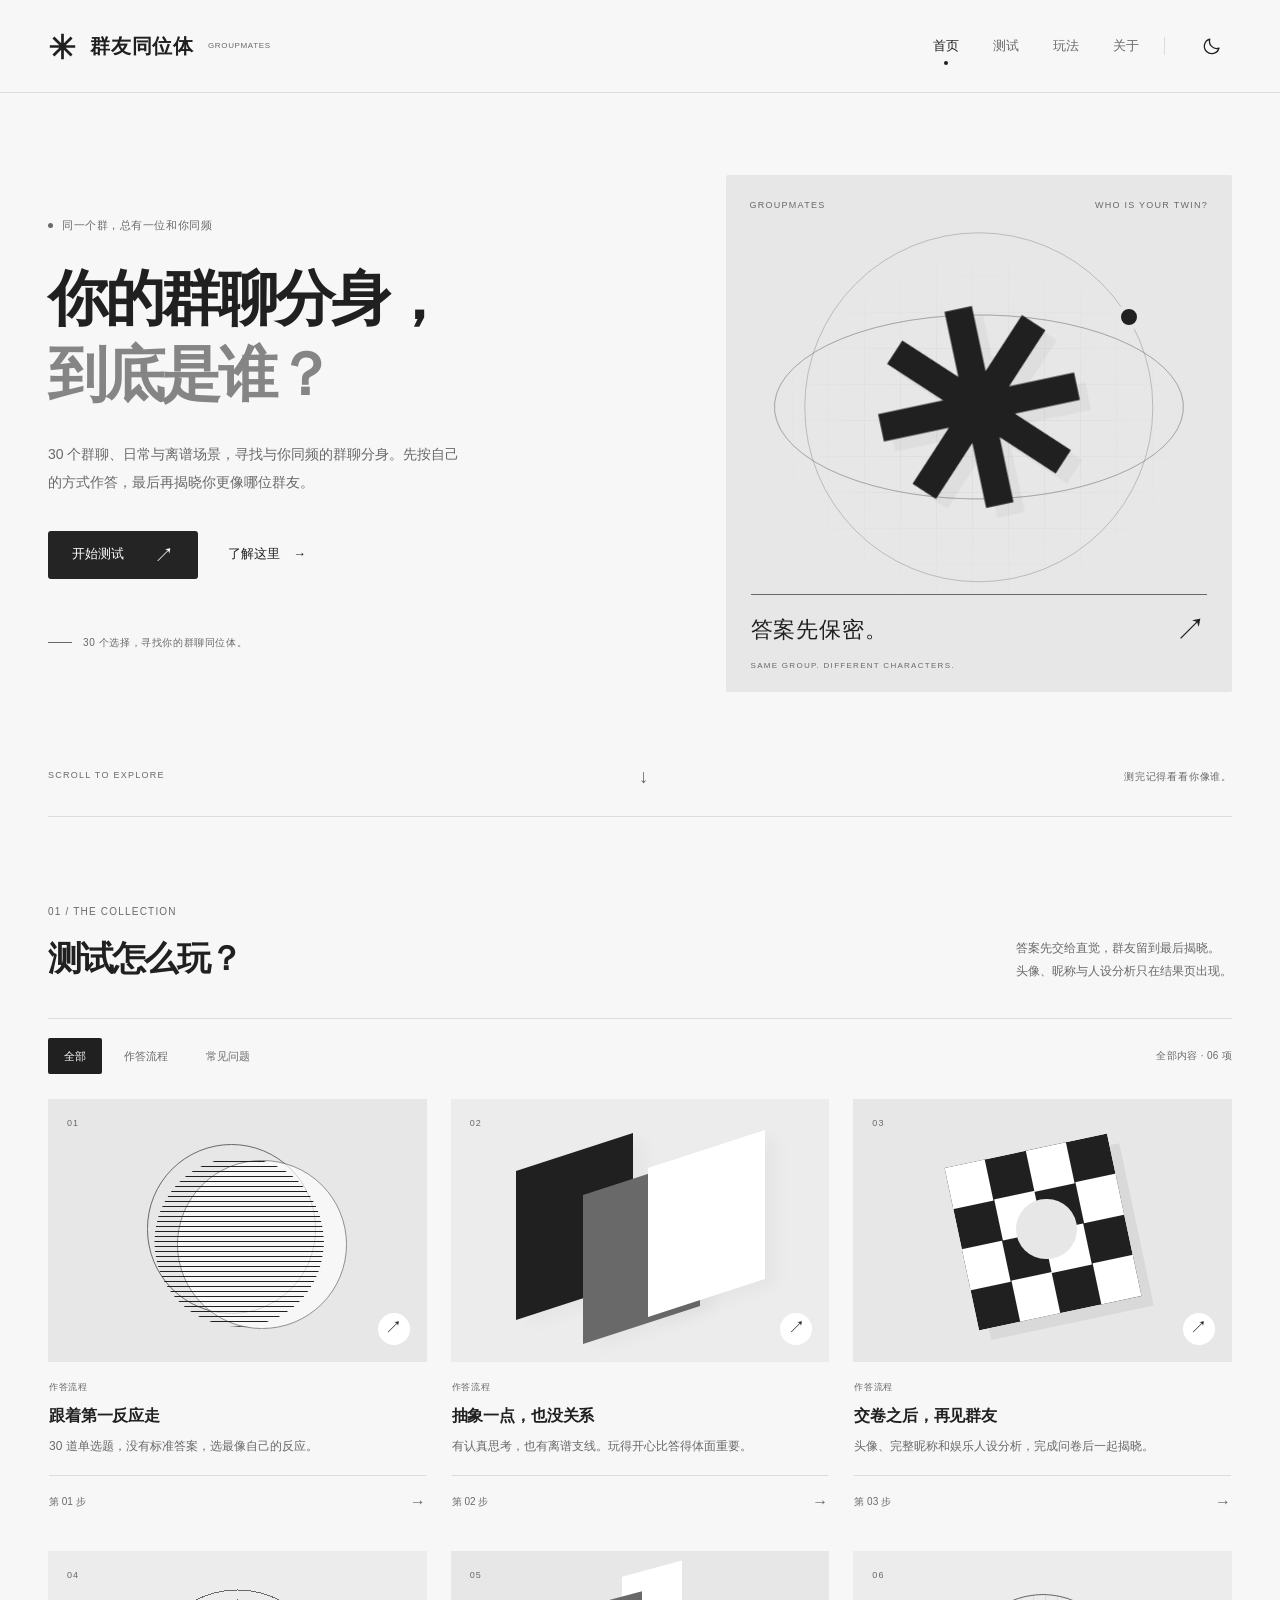
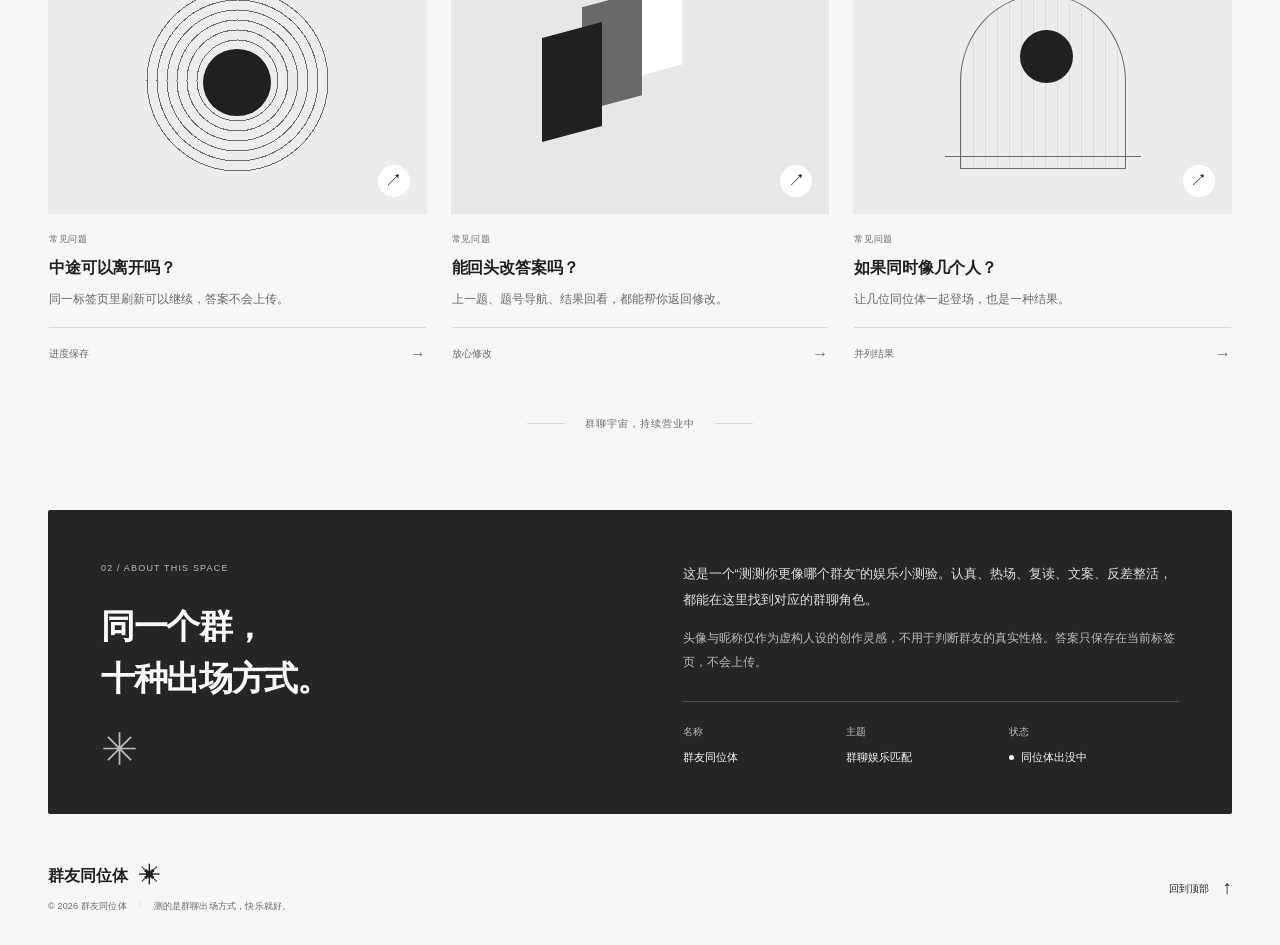
==== index.html @ bcadcbe7 "Deploy group friend quiz website" ====
<!doctype html>
<html lang="zh-CN">
<head>
  <meta charset="utf-8">
  <meta name="viewport" content="width=device-width, initial-scale=1">
  <meta name="description" content="一个尚未命名、留给未来内容的空间。">
  <meta name="theme-color" content="#f7f7f7">
  <title>测测你更像哪个群友 · 群友同位体</title>
  <link rel="icon" href="./favicon.svg" type="image/svg+xml">
  <script>try { const s = localStorage.getItem('untitled-theme'); document.documentElement.dataset.theme = s === 'light' || s === 'dark' ? s : (matchMedia('(prefers-color-scheme: dark)').matches ? 'dark' : 'light'); } catch (_) {}</script>
  <link rel="stylesheet" href="./styles.css"><link rel="stylesheet" href="./group.css">
  <script src="./config.js" defer></script>
  <script src="./app.js" defer></script>
</head>
<body class="group-site">
  <a class="skip-link" href="#main">跳到主要内容</a>
  <header class="site-header">
    <div class="container header-inner">
      <a class="brand" href="#home" aria-label="返回首页">
        <svg class="brand-mark" viewBox="0 0 32 32" fill="none" aria-hidden="true"><path d="M16 2v28M2 16h28M6 6l20 20M26 6 6 26" stroke="currentColor" stroke-width="3"/></svg>
        <span data-text="name">未名</span><span class="brand-en" data-text="wordmark">UNTITLED</span>
      </a>
      <div class="header-right">
        <nav id="primary-nav" class="primary-nav" aria-label="主导航" data-open="false"><a class="nav-link is-active" href="#home" aria-current="location">首页</a><a class="nav-link" href="./quiz.html">测试</a><a class="nav-link" href="#collection">玩法</a><a class="nav-link" href="#about">关于</a></nav>
        <span class="header-divider" aria-hidden="true"></span>
        <button class="icon-button theme-toggle" type="button" aria-label="切换为深色模式" title="切换为深色模式" hidden>
          <svg class="moon-icon" viewBox="0 0 24 24" fill="none" aria-hidden="true"><path d="M20.5 14A8.5 8.5 0 0 1 10 3.5 8.5 8.5 0 1 0 20.5 14Z" stroke="currentColor" stroke-width="1.5" stroke-linecap="round" stroke-linejoin="round"/></svg>
          <svg class="sun-icon" viewBox="0 0 24 24" fill="none" aria-hidden="true"><circle cx="12" cy="12" r="4" stroke="currentColor" stroke-width="1.5"/><path d="M12 2v2m0 16v2M2 12h2m16 0h2M5 5l1.5 1.5m11 11L19 19M5 19l1.5-1.5m11-11L19 5" stroke="currentColor" stroke-width="1.5" stroke-linecap="round"/></svg>
        </button>
        <button class="icon-button menu-toggle" type="button" aria-label="打开导航菜单" aria-controls="primary-nav" aria-expanded="false" hidden><span></span><span></span></button>
      </div>
    </div>
  </header>
  <main id="main">
    <section id="home" class="hero container" aria-labelledby="hero-title">
      <div class="hero-copy">
        <p class="eyebrow"><span class="small-dot" aria-hidden="true"></span><span data-text="eyebrow">为尚未发生的事，留一页空白</span></p>
        <h1 id="hero-title"><span data-text="headline1">一个空间，</span><span class="muted-title" data-text="headline2">无限种可能。</span></h1>
        <p class="hero-description" data-text="intro">这里将放置网站的简短介绍。主题还没决定也没关系，先为想分享的东西，留一个舒服的位置。</p>
        <div class="hero-actions"><a class="button button-primary" href="./quiz.html">开始测试 <span aria-hidden="true">↗</span></a><a class="text-link" href="#about">了解这里 <span aria-hidden="true">→</span></a></div>
        <div class="hero-footnote"><span class="rule" aria-hidden="true"></span><span>30 个选择，寻找你的群聊同位体。</span></div>
      </div>
      <div class="hero-art" aria-hidden="true">
        <div class="art-label"><span>GROUPMATES</span><span>WHO IS YOUR TWIN?</span></div><div class="art-grid"></div>
        <div class="orbit orbit-one"></div><div class="orbit orbit-two"></div><div class="orbit orbit-three"></div>
        <div class="art-center"><svg viewBox="0 0 200 200" fill="none"><path d="M100 14v172M14 100h172M39 39l122 122M161 39 39 161" stroke="currentColor" stroke-width="24"/></svg></div>
        <span class="orbit-dot"></span><div class="art-caption"><span>答案先保密。</span><span class="art-arrow">↗</span></div><span class="art-coordinate">SAME GROUP. DIFFERENT CHARACTERS.</span>
      </div>
      <div class="hero-bottom"><span>SCROLL TO EXPLORE</span><span aria-hidden="true">↓</span><span>测完记得看看你像谁。</span></div>
    </section>
    <section id="collection" class="collection section-pad" aria-labelledby="collection-title">
      <div class="container">
        <div class="section-heading"><div><p class="eyebrow section-index">01 / THE COLLECTION</p><h2 id="collection-title" data-text="collectionTitle">留给你的内容。</h2></div><p class="section-description" data-text="collectionIntro">一些想法、一些记录，或任何值得分享的事。<br>这里的内容，等你慢慢填满。</p></div>
        <div class="collection-toolbar"><div id="filters" class="filters" role="group" aria-label="筛选内容" hidden></div><span id="result-count" class="result-count" role="status" aria-live="polite">等待内容</span></div>
        <div id="content-grid" class="content-grid"></div><noscript><p class="noscript-notice">此处是内容展示区域。请开启 JavaScript，以查看内容卡片和筛选功能。</p></noscript>
        <p class="collection-end"><span></span>群聊宇宙，持续营业中<span></span></p>
      </div>
    </section>
    <section id="about" class="about-section container section-pad" aria-labelledby="about-title">
      <div class="about-panel">
        <div class="about-main"><p class="eyebrow">02 / ABOUT THIS SPACE</p><h2 id="about-title"><span data-text="aboutTitle1">关于这里，</span><span data-text="aboutTitle2">还有很多可能。</span></h2><svg class="about-star" viewBox="0 0 32 32" fill="none" aria-hidden="true"><path d="M16 2v28M2 16h28M6 6l20 20M26 6 6 26" stroke="currentColor" stroke-width="1.5"/></svg></div>
        <div class="about-copy"><p data-text="aboutIntro">这里预留给网站的背景介绍。你可以写下创建它的原因、想记录的事情，或者想让访客了解的你。</p><p class="about-secondary" data-text="aboutExtra">不必一次写完。这个空间会跟着你的想法，慢慢成为它自己的样子。</p><dl class="about-facts"><div><dt>名称</dt><dd data-text="name">未名</dd></div><div><dt>主题</dt><dd data-text="topic">等你决定</dd></div><div><dt>状态</dt><dd><span class="small-dot" aria-hidden="true"></span><span data-text="status">慢慢生长中</span></dd></div></dl></div>
      </div>
    </section>
  </main>
  <footer class="site-footer container"><div><a class="footer-brand" href="#home"><span data-text="name">未名</span><span aria-hidden="true">✳</span></a><p>© <span id="year">2026</span> <span data-text="name">未名</span><span class="footer-separator">/</span><span data-text="footerNote">给每一种可能，留一点空间。</span></p></div><a class="back-top-link" href="#home">回到顶部 <span aria-hidden="true">↑</span></a></footer>
  <dialog id="content-dialog" class="content-dialog" aria-labelledby="dialog-title"><div class="dialog-top"><span class="eyebrow" id="dialog-category"></span><button class="icon-button dialog-close" type="button" aria-label="关闭详情"><svg viewBox="0 0 24 24" fill="none" aria-hidden="true"><path d="m6 6 12 12M18 6 6 18" stroke="currentColor" stroke-width="1.5" stroke-linecap="round"/></svg></button></div><p class="dialog-number" id="dialog-number"></p><h2 id="dialog-title"></h2><p id="dialog-summary" class="dialog-summary"></p><div id="dialog-body" class="dialog-body"></div><div class="dialog-footer"><span>未完，待续。</span><button class="text-link dialog-close" type="button">返回内容 <span aria-hidden="true">↗</span></button></div></dialog>
</body>
</html>
---- styles.css ----
/* 所有主色为黑白灰。这里集中定义浅色与深色配色。 */
:root{color-scheme:light;--bg:#f7f7f7;--surface:#fff;--ink:#202020;--muted:#696969;--line:#dcdcdc;--soft:#ececec;--art:#e7e7e7;--button:#242424;--button-text:#fff;--panel:#252525;--panel-ink:#fafafa;--panel-muted:#bcbcbc;--shadow:0 18px 56px #00000012;--max:1184px}
:root[data-theme="dark"]{color-scheme:dark;--bg:#171717;--surface:#222;--ink:#eee;--muted:#aaa;--line:#3c3c3c;--soft:#2c2c2c;--art:#303030;--button:#ececec;--button-text:#1e1e1e;--panel:#242424;--panel-ink:#fafafa;--panel-muted:#bcbcbc;--shadow:0 18px 56px #00000035}
*{box-sizing:border-box}html{scroll-behavior:smooth;scroll-padding-top:104px}body{margin:0;background:var(--bg);color:var(--ink);font-family:"Inter","Helvetica Neue",Arial,"PingFang SC","Microsoft YaHei",sans-serif;font-size:15px;line-height:1.7;-webkit-font-smoothing:antialiased}button,a{-webkit-tap-highlight-color:transparent}button{font:inherit;color:inherit;cursor:pointer;border:0}a{color:inherit;text-decoration:none}button:not(:disabled),a{touch-action:manipulation}button[hidden],[hidden]{display:none!important}svg{display:block;width:24px;height:24px}::selection{background:var(--ink);color:var(--bg)}:focus-visible{outline:2px solid var(--ink);outline-offset:5px}h1,h2,h3,p{margin:0}h1,h2,h3{font-weight:600}h1,h2{letter-spacing:-.055em}.container{width:min(var(--max),calc(100% - 96px));margin-inline:auto}.skip-link{position:fixed;top:12px;left:12px;z-index:100;background:var(--ink);color:var(--bg);padding:10px 18px;transform:translateY(-160%)}.skip-link:focus{transform:none}.site-header{position:sticky;top:0;z-index:30;background:var(--bg);border-bottom:1px solid var(--line)}.header-inner{height:92px;display:flex;align-items:center;justify-content:space-between;gap:24px}.brand{display:inline-flex;align-items:center;gap:13px;font-weight:650;font-size:22px;letter-spacing:.04em}.brand-mark{width:29px;height:29px}.brand-en{font-size:10px;font-weight:500;letter-spacing:.13em;color:var(--muted);margin-left:1px}.header-right{display:flex;align-items:center;gap:25px}.primary-nav{display:flex;gap:34px;align-items:center}.nav-link{position:relative;color:var(--muted);font-size:13px;line-height:30px}.nav-link:after{position:absolute;content:"";bottom:-4px;left:50%;width:4px;height:4px;border-radius:50%;background:var(--ink);opacity:0;transform:translateX(-50%)}.nav-link:hover,.nav-link.is-active{color:var(--ink)}.nav-link.is-active:after{opacity:1}.header-divider{width:1px;height:18px;background:var(--line)}.icon-button{display:grid;place-items:center;flex-shrink:0;width:42px;height:42px;border-radius:50%;background:transparent}.icon-button:hover{background:var(--soft)}.icon-button svg{width:21px;height:21px}.theme-toggle .sun-icon{display:none}[data-theme="dark"] .theme-toggle .sun-icon{display:block}[data-theme="dark"] .theme-toggle .moon-icon{display:none}.menu-toggle{display:none}.hero{display:grid;grid-template-columns:1.18fr 1fr;column-gap:80px;align-items:center;padding-top:82px}.hero-copy{padding-block:12px}.eyebrow{display:flex;align-items:center;gap:9px;font-size:11px;letter-spacing:.09em;font-weight:500}.small-dot{display:inline-block;width:5px;height:5px;border-radius:50%;background:currentColor;flex-shrink:0}.hero-copy>.eyebrow{color:var(--muted);margin-bottom:26px;letter-spacing:.12em}h1{font-size:clamp(40px,4.7vw,66px);line-height:1.27;font-weight:600}h1>span{display:block}.muted-title{color:#858585}.hero-description{font-size:14px;line-height:2;color:var(--muted);max-width:370px;margin-top:26px}.hero-actions{display:flex;gap:30px;align-items:center;margin-top:35px}.button{display:inline-flex;align-items:center;justify-content:center;gap:30px;min-height:48px;padding:11px 23px;border:1px solid transparent;border-radius:3px;font-size:13px;transition:background .18s,transform .18s}.button-primary{background:var(--button);color:var(--button-text)}.button:hover{transform:translateY(-2px)}.button-primary:hover{opacity:.85}.button>span{font-size:20px;line-height:1}.text-link{display:inline-flex;gap:13px;align-items:center;padding:9px 0;background:transparent;font-size:13px}.text-link:hover{text-decoration:underline;text-underline-offset:5px}.hero-footnote{display:flex;gap:11px;align-items:center;font-size:10px;color:var(--muted);margin-top:55px;letter-spacing:.06em}.rule{width:24px;height:1px;background:var(--muted)}.hero-art{position:relative;min-width:0;aspect-ratio:1/1.02;background:var(--art);isolation:isolate;overflow:hidden;border-radius:2px}.art-label{position:absolute;inset:23px 24px auto;display:flex;justify-content:space-between;font-size:9px;letter-spacing:.14em;z-index:4;color:var(--muted)}.art-grid{position:absolute;inset:65px 30px 75px;background-image:linear-gradient(var(--line) 1px,transparent 1px),linear-gradient(90deg,var(--line) 1px,transparent 1px);background-size:36px 36px;opacity:.7;mask-image:radial-gradient(ellipse,#000 25%,transparent 72%)}.orbit{position:absolute;left:50%;top:45%;width:69%;aspect-ratio:1;border:1px solid var(--muted);border-radius:50%;transform:translate(-50%,-50%);opacity:.35}.orbit-two{width:81%;transform:translate(-50%,-50%) scaleY(.45) rotate(-36deg)}.orbit-three{width:81%;transform:translate(-50%,-50%) scaleY(.45) rotate(36deg)}.art-center{position:absolute;left:50%;top:45%;width:46%;aspect-ratio:1;transform:translate(-50%,-50%) rotate(-12deg);color:var(--ink)}.art-center svg{width:100%;height:100%;filter:drop-shadow(9px 12px 0 #0000000a)}.orbit-dot{position:absolute;left:77%;top:25%;width:16px;height:16px;background:var(--ink);border:5px solid var(--art);border-radius:50%;box-sizing:content-box}.art-caption{position:absolute;bottom:43px;left:25px;right:25px;border-top:1px solid var(--muted);padding-top:16px;display:flex;justify-content:space-between;align-items:center;font-size:23px;font-weight:500;letter-spacing:.04em}.art-arrow{font-size:31px;font-weight:300;line-height:1}.art-coordinate{position:absolute;bottom:19px;left:25px;font-size:8px;letter-spacing:.16em;color:var(--muted)}.hero-bottom{grid-column:1/-1;display:flex;justify-content:space-between;align-items:center;padding-block:39px 30px;margin-top:36px;border-bottom:1px solid var(--line);font-size:9px;letter-spacing:.14em;color:var(--muted)}.hero-bottom>span:nth-child(2){font-size:19px;line-height:1}.hero-bottom>span:last-child{font-size:10px;letter-spacing:.08em}.section-pad{padding-top:86px}.section-heading{display:flex;align-items:flex-end;justify-content:space-between;gap:40px;margin-bottom:35px}.section-index{color:var(--muted);margin-bottom:14px;font-size:10px;letter-spacing:.12em}h2{font-size:34px;line-height:1.45}.section-description{max-width:360px;white-space:pre-line;font-size:12px;line-height:1.9;color:var(--muted)}.collection-toolbar{display:flex;justify-content:space-between;gap:18px;align-items:center;border-top:1px solid var(--line);padding-block:19px 25px;min-height:80px}.filters{display:flex;gap:6px;flex-wrap:wrap}.filter-button{font-size:11px;padding:7px 16px;border-radius:2px;background:transparent;color:var(--muted);min-height:36px;transition:background .18s,color .18s}.filter-button:hover{background:var(--soft);color:var(--ink)}.filter-button[aria-pressed="true"]{background:var(--ink);color:var(--bg)}.result-count{font-size:10px;color:var(--muted);letter-spacing:.03em;white-space:nowrap}.content-grid{display:grid;grid-template-columns:repeat(3,minmax(0,1fr));gap:36px 24px}.content-card{min-width:0}.card-button{display:block;width:100%;text-align:left;padding:0;background:transparent;border-radius:2px}.card-cover{position:relative;aspect-ratio:1.44;background:var(--art);overflow:hidden;border:1px solid transparent;isolation:isolate}.card-number{position:absolute;top:16px;left:18px;z-index:3;font-size:9px;color:var(--muted);letter-spacing:.12em}.card-open{position:absolute;bottom:16px;right:16px;width:32px;height:32px;border-radius:50%;display:grid;place-items:center;background:var(--surface);color:var(--ink);font-size:17px;transition:transform .25s,background .25s}.card-button:hover .card-open{transform:rotate(45deg);background:var(--ink);color:var(--bg)}.card-art{position:absolute;inset:0;transition:transform .45s}.card-button:hover .card-art{transform:scale(1.04)}.card-content{padding:18px 1px 0}.card-category{font-size:9px;color:var(--muted);letter-spacing:.08em}.card-title{font-size:18px;line-height:1.5;letter-spacing:-.01em;margin-top:7px}.card-summary{font-size:12px;line-height:1.8;color:var(--muted);margin-top:7px}.card-bottom{display:flex;align-items:center;justify-content:space-between;border-top:1px solid var(--line);margin-top:17px;padding-top:12px;color:var(--muted);font-size:10px}.card-bottom>span:last-child{font-size:16px}.cover-orbit{background:var(--art)}.cover-orbit .shape-a{position:absolute;width:45%;aspect-ratio:1;border:1px solid var(--muted);border-radius:50%;left:26%;top:17%}.cover-orbit .shape-b{position:absolute;width:45%;aspect-ratio:1;border:1px solid var(--muted);border-radius:50%;left:34%;top:23%;background:var(--surface);opacity:.7}.cover-orbit .shape-c{position:absolute;left:28%;top:22%;width:45%;aspect-ratio:1;border-radius:50%;background:repeating-linear-gradient(0deg,var(--ink) 0 1px,transparent 1px 5px);clip-path:circle(50%)}.cover-fold{background:var(--soft)}.cover-fold .shape-a,.cover-fold .shape-b,.cover-fold .shape-c{position:absolute;width:31%;height:57%;top:20%;background:var(--surface);transform:skewY(-18deg);box-shadow:12px 9px 17px #00000008}.cover-fold .shape-a{left:17%;background:var(--ink)}.cover-fold .shape-b{left:35%;top:29%;background:var(--muted)}.cover-fold .shape-c{left:52%;top:19%}.cover-grid{background:var(--art)}.cover-grid .shape-a{position:absolute;left:28%;top:19%;width:44%;aspect-ratio:1;background:repeating-conic-gradient(var(--ink) 0 25%,var(--surface) 0 50%) 0 0/50% 50%;transform:rotate(-12deg);box-shadow:10px 12px 0 #00000010}.cover-grid .shape-b{position:absolute;width:16%;aspect-ratio:1;border-radius:50%;left:43%;top:38%;background:var(--art)}.cover-rings{background:var(--soft)}.cover-rings .shape-a{position:absolute;width:53%;aspect-ratio:1;left:23.5%;top:11%;border-radius:50%;background:repeating-radial-gradient(circle at center,var(--muted) 0 1px,transparent 1px 10px)}.cover-rings .shape-b{position:absolute;width:18%;aspect-ratio:1;left:41%;top:37%;border-radius:50%;background:var(--ink)}.cover-steps{background:var(--art)}.cover-steps .shape-a{position:absolute;left:24%;top:30%;height:40%;width:16%;background:var(--ink);box-shadow:40px -20px 0 var(--muted),80px -40px 0 var(--surface);transform:skewY(-15deg)}.cover-window{background:var(--soft)}.cover-window .shape-a{position:absolute;left:28%;top:16%;width:44%;height:67%;border:1px solid var(--muted);border-radius:50% 50% 0 0;background:repeating-linear-gradient(90deg,var(--line) 0 1px,transparent 1px 12px)}.cover-window .shape-b{position:absolute;left:44%;top:30%;width:14%;aspect-ratio:1;border-radius:50%;background:var(--ink)}.cover-window .shape-c{position:absolute;left:24%;top:78%;width:52%;height:1px;background:var(--muted)}.empty-state{grid-column:1/-1;text-align:center;color:var(--muted);padding:65px 20px;border:1px dashed var(--line);font-size:14px}.collection-end{display:flex;gap:20px;align-items:center;justify-content:center;font-size:10px;color:var(--muted);letter-spacing:.1em;margin-top:48px}.collection-end>span{width:38px;height:1px;background:var(--line)}.about-section{padding-top:78px}.about-panel{display:grid;grid-template-columns:1fr 1fr;gap:85px;background:var(--panel);color:var(--panel-ink);padding:51px 53px 47px;border-radius:2px}.about-main{position:relative}.about-main>.eyebrow{color:var(--panel-muted);font-size:9px;letter-spacing:.13em;margin-bottom:23px}.about-main h2{font-size:34px;line-height:1.55;letter-spacing:-.04em}.about-main h2 span{display:block}.about-star{position:absolute;left:0;bottom:0;width:37px;height:37px;color:var(--panel-muted)}.about-copy>p{font-size:13px;line-height:2;color:#e0e0e0}.about-copy>p.about-secondary{color:var(--panel-muted);font-size:12px;margin-top:13px}.about-facts{display:grid;grid-template-columns:1fr 1fr 1.15fr;gap:16px;border-top:1px solid #505050;margin:27px 0 0;padding-top:21px}.about-facts dt{font-size:10px;color:var(--panel-muted);margin-bottom:8px}.about-facts dd{display:flex;align-items:center;gap:7px;margin:0;font-size:11px}.about-panel :focus-visible{outline-color:var(--panel-ink)}.site-footer{display:flex;align-items:center;justify-content:space-between;gap:30px;padding-block:48px 31px}.footer-brand{display:inline-flex;align-items:center;gap:11px;font-size:16px;font-weight:600}.footer-brand>span:last-child{font-size:22px;line-height:1;font-weight:400}.site-footer p{font-size:9px;color:var(--muted);margin-top:10px;letter-spacing:.02em}.footer-separator{margin-inline:12px;color:var(--line)}.back-top-link{font-size:10px;display:flex;align-items:center;gap:14px}.back-top-link>span{font-size:19px}.back-top-link:hover{text-decoration:underline;text-underline-offset:5px}.content-dialog{padding:26px 34px 23px;width:min(620px,calc(100% - 40px));max-height:85dvh;background:var(--bg);color:var(--ink);border:1px solid var(--line);border-radius:4px;box-shadow:var(--shadow);overscroll-behavior:contain}.content-dialog::backdrop{background:#0008;backdrop-filter:blur(5px)}body.dialog-open{overflow:hidden}.dialog-top{display:flex;align-items:center;justify-content:space-between;gap:20px;border-bottom:1px solid var(--line);padding-bottom:13px}.dialog-top>.eyebrow{font-size:10px;color:var(--muted)}.dialog-number{margin-top:30px;font-size:10px;color:var(--muted);letter-spacing:.12em}.content-dialog h2{font-size:31px;line-height:1.5;margin-top:10px;overflow-wrap:anywhere}.dialog-summary{color:var(--muted);font-size:14px;line-height:1.9;margin-top:14px}.dialog-body{margin-top:27px;border-top:1px solid var(--line);padding-top:23px;font-size:14px;line-height:2;overflow-wrap:anywhere}.dialog-body p+p{margin-top:14px}.dialog-footer{border-top:1px solid var(--line);padding-top:16px;margin-top:32px;display:flex;align-items:center;justify-content:space-between;gap:20px}.dialog-footer>span{font-size:10px;color:var(--muted)}.dialog-footer .text-link{font-size:11px}.noscript-notice{padding:35px;background:var(--soft);color:var(--muted)}
@media(min-width:1600px){.hero{padding-top:100px}.hero-art{aspect-ratio:1/1}.hero-bottom{margin-top:52px}}
@media(max-width:1100px){.container{width:calc(100% - 64px)}.hero{column-gap:46px;padding-top:65px}h1{font-size:clamp(38px,4.8vw,56px)}.hero-description{max-width:330px}.hero-footnote{margin-top:35px}.about-panel{gap:45px;padding:42px}.about-main h2{font-size:30px}}
@media(max-width:800px){.container{width:calc(100% - 40px)}.header-inner{height:75px}.brand{font-size:19px;gap:10px}.brand-mark{width:25px;height:25px}.brand-en{font-size:8px}.header-right{gap:15px}.primary-nav{gap:25px}.hero{gap:35px;padding-top:50px}.hero-copy>.eyebrow{font-size:10px;margin-bottom:20px}h1{font-size:37px}.hero-description{font-size:12px;margin-top:20px}.hero-actions{gap:20px;margin-top:25px}.button{padding:10px 16px;gap:20px;min-height:44px;font-size:12px}.text-link{font-size:12px}.hero-footnote{margin-top:29px;font-size:9px}.hero-art{aspect-ratio:.86}.art-label{inset:18px 16px auto;font-size:7px}.art-caption{left:18px;right:18px;font-size:20px}.art-coordinate{left:18px;font-size:6px}.hero-bottom{margin-top:15px;padding-block:28px 24px}.section-pad{padding-top:62px}.section-heading{gap:30px;margin-bottom:28px}h2{font-size:29px}.section-description{font-size:11px;max-width:300px}.content-grid{grid-template-columns:repeat(2,minmax(0,1fr));gap:30px 20px}.about-panel{padding:35px 32px;gap:40px}.about-main h2{font-size:27px}.about-facts{grid-template-columns:1fr 1fr}.about-facts>div:last-child{grid-column:1/-1}.about-main>.eyebrow{font-size:8px}.site-footer{padding-block:37px 28px}}
@media(max-width:600px){html{scroll-padding-top:87px}.container{width:calc(100% - 40px)}.header-inner{height:70px}.header-right{gap:4px}.header-divider{margin-inline:8px;height:16px}.brand-en{margin-left:1px}.icon-button{width:40px;height:40px}.js .menu-toggle{display:flex;flex-direction:column;align-items:center;justify-content:center;gap:5px}.menu-toggle span{width:17px;height:1px;background:currentColor;transition:transform .2s}.menu-toggle[aria-expanded="true"] span:first-child{transform:translateY(3px) rotate(45deg)}.menu-toggle[aria-expanded="true"] span:last-child{transform:translateY(-3px) rotate(-45deg)}.primary-nav{gap:12px}.nav-link{font-size:11px}.js .primary-nav{position:absolute;top:70px;left:0;right:0;display:none;flex-direction:column;gap:0;background:var(--bg);padding:8px 20px 18px;border-bottom:1px solid var(--line)}.js .primary-nav[data-open="true"]{display:flex}.js .primary-nav .nav-link{font-size:14px;line-height:45px;width:100%;text-align:center}.js .nav-link:after{bottom:2px}.hero{grid-template-columns:1fr;gap:30px;padding-top:37px}.hero-copy{padding-top:0}.hero-copy>.eyebrow{font-size:10px;margin-bottom:20px}h1{font-size:clamp(39px,9.5vw,55px);line-height:1.26}.hero-description{font-size:13px;max-width:400px;margin-top:21px}.hero-actions{margin-top:25px;gap:27px}.button{font-size:12px;padding:12px 20px;gap:26px}.hero-footnote{margin-top:27px}.hero-art{aspect-ratio:1.25;width:100%}.art-label{inset:18px 20px auto;font-size:8px}.orbit{width:52%;top:43%}.orbit-two,.orbit-three{width:63%}.art-center{width:34%;top:43%}.orbit-dot{left:70%;top:23%;width:11px;height:11px;border-width:4px}.art-caption{bottom:31px;left:20px;right:20px;font-size:19px;padding-top:10px}.art-arrow{font-size:25px}.art-coordinate{bottom:12px;left:20px;font-size:6px}.hero-bottom{margin-top:0;padding-block:0 23px;font-size:7px}.hero-bottom>span:last-child{font-size:9px}.section-pad{padding-top:46px}.section-heading{display:block;margin-bottom:22px}.section-index{font-size:9px;margin-bottom:10px}h2{font-size:29px}.section-description{margin-top:12px;max-width:100%;font-size:12px}.collection-toolbar{align-items:flex-start;flex-direction:column;gap:12px;padding-block:15px 21px}.filters{gap:4px}.filter-button{padding:6px 13px;font-size:11px}.result-count{align-self:flex-end;font-size:9px}.content-grid{gap:28px 14px}.card-cover{aspect-ratio:1.1}.card-number{top:10px;left:10px;font-size:7px}.card-open{width:25px;height:25px;bottom:10px;right:10px;font-size:15px}.card-content{padding-top:12px}.card-category{font-size:8px}.card-title{font-size:15px;margin-top:6px}.card-summary{font-size:11px;margin-top:6px;line-height:1.8}.card-bottom{margin-top:12px;padding-top:9px;font-size:9px}.cover-orbit .shape-a,.cover-orbit .shape-b,.cover-orbit .shape-c{top:25%}.cover-orbit .shape-b{top:31%}.cover-grid .shape-a{top:25%}.cover-grid .shape-b{top:40%}.cover-rings .shape-a{top:20%}.cover-rings .shape-b{top:39%}.cover-steps .shape-a{left:19%;top:35%;height:33%;box-shadow:23px -14px 0 var(--muted),46px -28px 0 var(--surface)}.cover-fold .shape-a{top:21%}.cover-fold .shape-b{top:30%}.cover-fold .shape-c{top:20%}.collection-end{margin-top:31px;font-size:9px;gap:13px}.collection-end>span{width:25px}.about-section{padding-top:43px}.about-panel{grid-template-columns:1fr;gap:26px;padding:29px 25px}.about-main>.eyebrow{margin-bottom:16px;font-size:8px}.about-main h2{font-size:28px}.about-star{width:29px;height:29px;left:auto;right:0;bottom:5px}.about-copy>p{font-size:12px}.about-copy>p.about-secondary{font-size:11px;margin-top:12px}.about-facts{grid-template-columns:1fr 1fr 1.1fr;gap:9px;margin-top:22px;padding-top:18px}.about-facts>div:last-child{grid-column:auto}.about-facts dt{font-size:9px}.about-facts dd{font-size:10px;gap:5px}.site-footer{gap:15px;align-items:flex-start;padding-block:30px 26px}.footer-brand{font-size:15px}.site-footer p{font-size:8px;max-width:230px;line-height:1.9}.footer-separator{margin-inline:7px}.back-top-link{font-size:9px;gap:8px;padding-top:4px;white-space:nowrap}.content-dialog{padding:18px 22px;width:calc(100% - 28px);max-height:88dvh}.dialog-number{margin-top:21px}.content-dialog h2{font-size:26px}.dialog-summary,.dialog-body{font-size:13px}.dialog-body{margin-top:20px;padding-top:18px}.dialog-footer{margin-top:23px}}
@media(max-width:360px){.container{width:calc(100% - 32px)}.brand-en{display:none}.content-grid{grid-template-columns:1fr}.card-cover{aspect-ratio:1.6}.card-title{font-size:18px}.card-summary{font-size:12px}.cover-steps .shape-a{left:25%;top:30%;box-shadow:34px -15px 0 var(--muted),68px -30px 0 var(--surface)}h1{font-size:37px}.about-facts{grid-template-columns:1fr 1fr}.about-facts>div:last-child{grid-column:1/-1}}
@media(prefers-reduced-motion:reduce){html{scroll-behavior:auto}*,*::before,*::after{transition:none!important;animation:none!important}}
---- group.css ----
/* 群友主题：保留黑白灰界面，头像保留原图。 */
.hero-avatar-grid{position:absolute;left:25px;right:25px;top:76px;display:grid;grid-template-columns:repeat(5,minmax(0,1fr));gap:10px;z-index:3}.hero-avatar-grid img{display:block;width:100%;aspect-ratio:1;object-fit:cover;border:1px solid var(--muted);filter:grayscale(1);transition:filter .2s,transform .2s}.hero-avatar-grid img:nth-child(even){transform:translateY(13px)}.hero-avatar-grid img:hover{filter:none;transform:translateY(-3px)}.group-site .art-caption{font-size:22px}.group-site .card-title{overflow-wrap:anywhere;font-size:16px;line-height:1.7}.group-site .card-summary{font-size:12px}.avatar-cover{aspect-ratio:1.18}.card-avatar{display:block;width:100%;height:100%;object-fit:cover;transition:transform .35s;filter:grayscale(.1)}.card-button:hover .card-avatar{transform:scale(1.025);filter:none}.avatar-cover .card-number{padding:2px 7px;background:var(--bg);color:var(--ink);border:1px solid var(--line)}.dialog-avatar{display:block;width:120px;height:120px;object-fit:cover;border:1px solid var(--line);margin-bottom:22px}.group-site .dialog-body p{clear:both}.group-site .hero-copy>.eyebrow{letter-spacing:.05em}.group-site .hero-description{max-width:420px}.group-site .site-footer p{max-width:520px}.group-site .content-grid{align-items:start}.group-site .brand-en{font-size:8px;letter-spacing:.08em}.group-site .brand{font-size:20px}
.group-quiz .quiz-intro-art{aspect-ratio:1.06;max-width:520px;width:100%;justify-self:center}.quiz-cast-grid{position:absolute;top:76px;left:25px;right:25px;display:grid;grid-template-columns:repeat(5,minmax(0,1fr));gap:10px}.quiz-cast-grid img{display:block;aspect-ratio:1;width:100%;object-fit:cover;border:1px solid var(--muted);filter:grayscale(.35)}.quiz-cast-grid img:nth-child(2n){transform:translateY(9px)}.group-quiz .quiz-intro h1{font-size:clamp(33px,3.2vw,46px);line-height:1.5}.group-quiz .quiz-lead{font-size:13px}.group-quiz .question-fieldset legend{font-size:27px}.question-jump{margin-top:21px}.question-jump summary{display:flex;justify-content:space-between;align-items:center;list-style:none;gap:16px;font-size:10px;color:var(--muted);cursor:pointer;padding-block:6px}.question-jump summary::-webkit-details-marker{display:none}.question-jump summary>span{font-size:16px;line-height:1}.question-jump[open] summary>span{transform:rotate(45deg)}.group-quiz .question-map{display:grid;grid-template-columns:repeat(5,minmax(0,1fr));gap:8px;margin-top:12px}.group-quiz .question-chip{width:100%;height:30px}.group-quiz .result-heading{display:grid;grid-template-columns:minmax(0,1fr) 170px;gap:35px;align-items:center;padding-bottom:0}.group-quiz .result-heading h1{font-size:clamp(28px,3.2vw,43px);line-height:1.55;letter-spacing:-.035em;overflow-wrap:anywhere}.group-quiz .result-kicker{margin-top:22px;font-size:12px}.result-portraits{display:flex;justify-content:flex-end;align-items:center;gap:8px;padding-top:12px}.result-portraits>img{display:block;width:160px;height:160px;object-fit:cover;border-radius:3px;border:1px solid var(--line)}.result-portraits.is-mixed{display:grid;grid-template-columns:repeat(2,minmax(0,1fr));gap:8px}.result-portraits.is-mixed>img{width:100%;height:auto;aspect-ratio:1}.more-portraits{display:grid;place-items:center;background:var(--soft);font-size:22px;aspect-ratio:1;border:1px solid var(--line);color:var(--muted)}.result-intro{font-size:13px;line-height:2;color:var(--muted);max-width:930px;margin-top:21px;margin-bottom:28px}.friend-profiles{display:grid;gap:20px;margin-bottom:26px}.friend-profiles.is-mixed{grid-template-columns:repeat(2,minmax(0,1fr))}.friend-result-card{background:var(--surface);border:1px solid var(--line);border-radius:2px;padding:27px 29px;min-width:0}.friend-card-header{display:flex;align-items:center;gap:22px}.friend-profile-avatar{display:block;width:90px;height:90px;object-fit:cover;border:1px solid var(--line);border-radius:2px;flex-shrink:0}.friend-card-identity{min-width:0}.friend-profile-kicker{font-size:9px;letter-spacing:.08em;color:var(--muted);margin-bottom:5px}.friend-profile-name{font-size:22px;line-height:1.6;letter-spacing:-.02em;overflow-wrap:anywhere}.friend-persona{font-size:12px;line-height:1.8;color:var(--muted);margin-top:5px}.friend-traits{display:flex;flex-wrap:wrap;gap:8px;margin-top:20px}.friend-traits>span{font-size:10px;padding:3px 10px;border:1px solid var(--line);color:var(--muted)}.friend-analysis{font-size:13px;line-height:2.1;margin-top:19px;color:var(--ink);overflow-wrap:anywhere}.friend-signature{margin-top:21px;padding-top:17px;border-top:1px solid var(--line)}.friend-signature>span{font-size:9px;color:var(--muted)}.friend-signature>p{font-size:14px;line-height:1.9;margin-top:7px}.friend-profiles.is-mixed .friend-profile-avatar{width:70px;height:70px}.friend-profiles.is-mixed .friend-card-header{gap:16px;align-items:flex-start}.friend-profiles.is-mixed .friend-profile-name{font-size:16px}.friend-profiles.is-mixed .friend-persona{font-size:11px}.group-quiz .result-tags{gap:7px}.group-quiz .result-tag{max-width:100%;white-space:normal;overflow-wrap:anywhere;font-size:10px;line-height:1.8}.group-quiz .distribution-label{align-items:flex-end;gap:15px;font-size:11px}.group-quiz .distribution-label>span:first-child{min-width:0;overflow-wrap:anywhere}.group-quiz .distribution-label>span:last-child{white-space:nowrap;font-size:10px;flex-shrink:0}.group-quiz .result-distribution{gap:19px}.group-quiz .result-details{grid-template-columns:1.35fr 1fr}.group-quiz .takeaway-panel{align-self:start}.group-quiz .takeaway-panel .result-demo-note{line-height:2}.group-quiz .answer-review .review-question{overflow-wrap:anywhere}
@media(max-width:1100px){.group-site .brand-en{display:none}.group-site h1{font-size:clamp(38px,4.8vw,55px)}.hero-avatar-grid{left:20px;right:20px;top:65px;gap:8px}.group-quiz .result-heading{grid-template-columns:minmax(0,1fr) 145px;gap:25px}.result-portraits>img{width:140px;height:140px}.friend-profiles.is-mixed .friend-card-header{gap:13px}.friend-profiles.is-mixed .friend-profile-avatar{width:55px;height:55px}}
@media(max-width:800px){.group-site h1{font-size:37px}.group-site .hero{column-gap:30px}.hero-avatar-grid{top:60px;gap:7px}.group-site .art-caption{font-size:19px}.quiz-cast-grid{top:70px;left:23px;right:23px;gap:9px}.group-quiz .quiz-intro h1{font-size:40px}.group-quiz .result-details{grid-template-columns:1fr}.friend-profiles.is-mixed{grid-template-columns:1fr}.friend-profiles.is-mixed .friend-profile-avatar{width:82px;height:82px}.friend-profiles.is-mixed .friend-profile-name{font-size:20px}.friend-profiles.is-mixed .friend-card-header{gap:19px;align-items:center}.friend-result-card{padding:25px}.friend-analysis{font-size:12px}.group-quiz .question-fieldset legend{font-size:25px}}
@media(max-width:760px){.group-quiz .question-jump{margin-top:13px}.group-quiz .question-jump summary{max-width:120px;font-size:10px}.group-quiz .question-map{max-width:none;width:100%;grid-template-columns:repeat(6,minmax(0,1fr));gap:7px}.group-quiz .save-exit{bottom:auto;top:76px}.group-quiz .question-sidebar{padding-bottom:18px}.group-quiz .result-heading{grid-template-columns:minmax(0,1fr) 125px;gap:20px}.result-portraits>img{width:120px;height:120px}.group-quiz .result-heading h1{font-size:32px}.group-quiz .question-counter strong{font-size:40px}}
@media(max-width:600px){.group-site .hero{gap:30px}.group-site h1{font-size:clamp(34px,8.6vw,44px);line-height:1.4}.group-site .hero-description{font-size:12px}.group-site .art-caption{font-size:19px}.hero-avatar-grid{top:54px;left:20px;right:20px;gap:7px}.hero-avatar-grid img:nth-child(even){transform:translateY(6px)}.group-site .card-title{font-size:13px;line-height:1.8}.group-site .card-summary{font-size:10px;line-height:1.8}.group-site .card-bottom{font-size:8px;line-height:1.8;gap:5px;align-items:flex-end}.group-site .avatar-cover{aspect-ratio:1}.group-site .card-open{width:24px;height:24px}.group-site .brand{font-size:19px}.group-quiz .quiz-intro h1{font-size:clamp(31px,8vw,40px);line-height:1.5}.group-quiz .quiz-lead{font-size:12px}.group-quiz .quiz-intro-art{aspect-ratio:1.03}.quiz-cast-grid{top:63px;left:20px;right:20px;gap:7px}.quiz-cast-grid img:nth-child(2n){transform:translateY(7px)}.group-quiz .quiz-art-caption{font-size:20px;line-height:1.5;bottom:19px}.group-quiz .question-fieldset legend{font-size:23px;line-height:1.65}.group-quiz .question-hint{font-size:10px;line-height:1.9}.group-quiz .answer-options{gap:10px}.group-quiz .option-content{min-height:73px;padding:14px 12px;gap:11px}.group-quiz .option-text{font-size:12px;line-height:1.9}.group-quiz .option-letter{width:25px;height:25px;flex-shrink:0}.group-quiz .option-check{width:15px;height:15px;flex-shrink:0}.group-quiz .result-heading{grid-template-columns:minmax(0,1fr) 88px;gap:17px;align-items:start}.result-portraits{padding-top:29px}.result-portraits>img{width:88px;height:88px}.result-portraits.is-mixed{gap:5px}.result-portraits.is-mixed>img{width:100%;height:auto}.more-portraits{font-size:15px}.group-quiz .result-heading h1{font-size:clamp(24px,6.5vw,31px);line-height:1.6}.group-quiz .result-kicker{font-size:10px;line-height:1.9;margin-top:18px}.group-quiz .result-tags{margin-top:10px;gap:5px}.group-quiz .result-tag{padding:3px 8px;font-size:9px}.result-intro{font-size:12px;line-height:2.1;margin-top:19px;margin-bottom:22px}.friend-result-card{padding:21px}.friend-card-header,.friend-profiles.is-mixed .friend-card-header{gap:14px;align-items:flex-start}.friend-profile-avatar,.friend-profiles.is-mixed .friend-profile-avatar{width:68px;height:68px}.friend-profile-name,.friend-profiles.is-mixed .friend-profile-name{font-size:16px;line-height:1.75}.friend-persona,.friend-profiles.is-mixed .friend-persona{font-size:10px}.friend-profile-kicker{font-size:8px}.friend-traits{margin-top:16px;gap:6px}.friend-traits>span{font-size:9px;padding:3px 8px}.friend-analysis{font-size:12px;line-height:2.1;margin-top:16px}.friend-signature{margin-top:17px;padding-top:14px}.friend-signature>span{font-size:8px}.friend-signature>p{font-size:12px;line-height:1.9}.group-quiz .distribution-label{font-size:10px;line-height:1.8;gap:12px}.group-quiz .distribution-label>span:last-child{font-size:9px}.group-quiz .result-distribution{gap:17px}.group-quiz .distribution-note{font-size:9px;line-height:2}.group-quiz .panel-heading>span{font-size:8px}.group-quiz .quiz-footer>span:last-child{font-size:8px}.group-quiz .question-bottom>.button{font-size:10px;padding-inline:12px}}
@media(max-width:370px){.group-site h1{font-size:33px}.hero-avatar-grid{top:51px;gap:5px}.group-quiz .quiz-meta{gap:8px;font-size:9px}.group-quiz .quiz-meta>span+span{padding-left:8px}.group-quiz .result-heading{grid-template-columns:minmax(0,1fr) 74px;gap:13px}.result-portraits>img{width:74px;height:74px}.friend-profile-avatar,.friend-profiles.is-mixed .friend-profile-avatar{width:58px;height:58px}.friend-card-header,.friend-profiles.is-mixed .friend-card-header{gap:12px}.friend-result-card{padding:18px}.group-quiz .question-map{grid-template-columns:repeat(5,minmax(0,1fr))}}
@media(prefers-reduced-motion:reduce){.hero-avatar-grid img,.card-avatar{transition:none}}
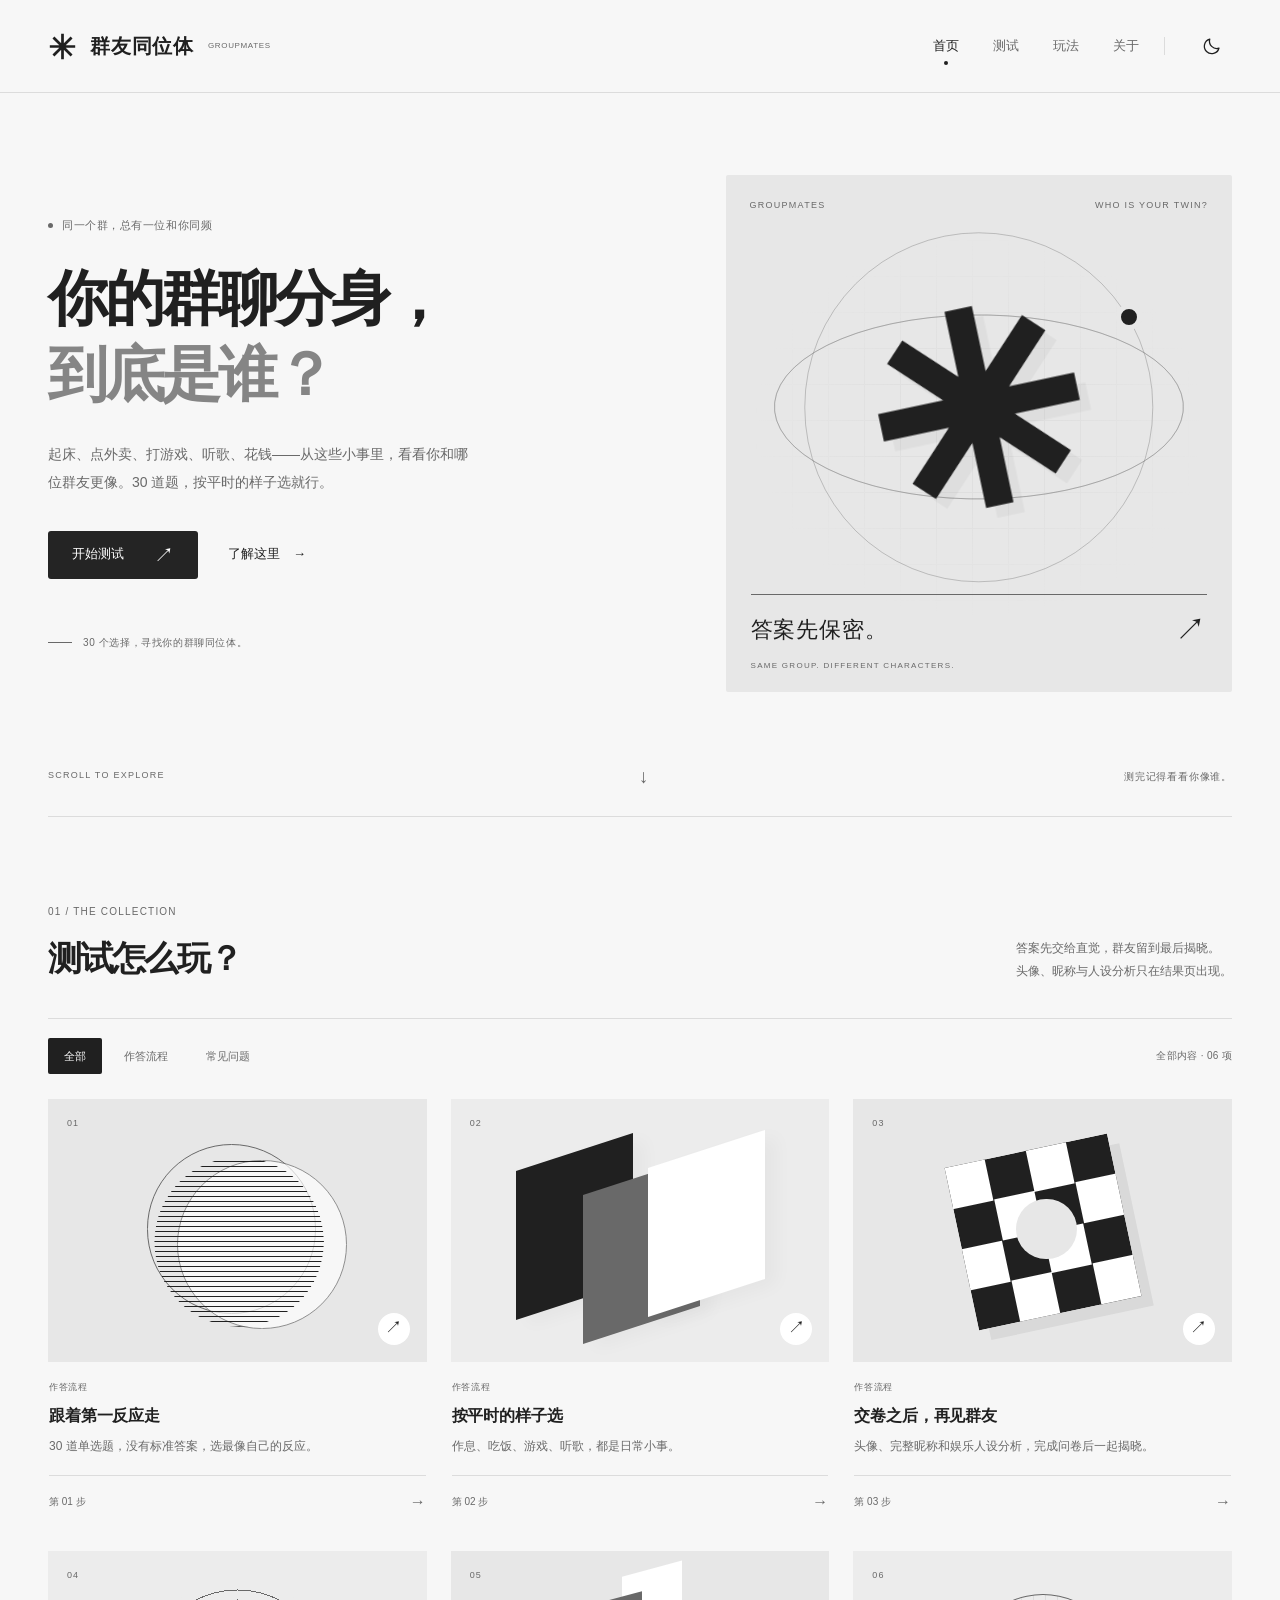
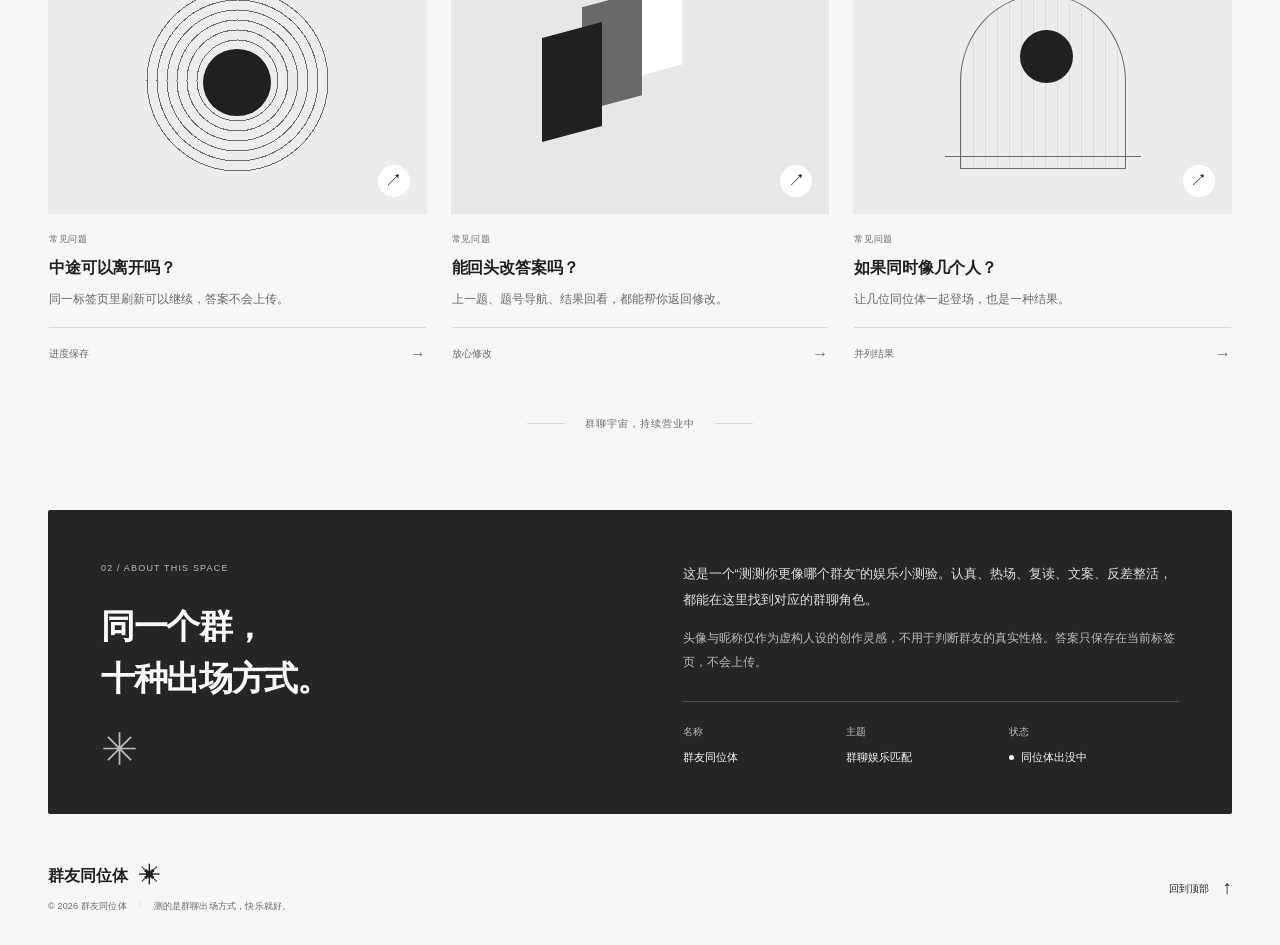
==== commit 646e5421: "Rewrite quiz around everyday habits and interests" ====
--- a/index.html
+++ b/index.html
@@ -9,7 +9,7 @@
   <link rel="icon" href="./favicon.svg" type="image/svg+xml">
   <script>try { const s = localStorage.getItem('untitled-theme'); document.documentElement.dataset.theme = s === 'light' || s === 'dark' ? s : (matchMedia('(prefers-color-scheme: dark)').matches ? 'dark' : 'light'); } catch (_) {}</script>
   <link rel="stylesheet" href="./styles.css"><link rel="stylesheet" href="./group.css">
-  <script src="./config.js" defer></script>
+  <script src="./config.js?v=2" defer></script>
   <script src="./app.js" defer></script>
 </head>
 <body class="group-site">
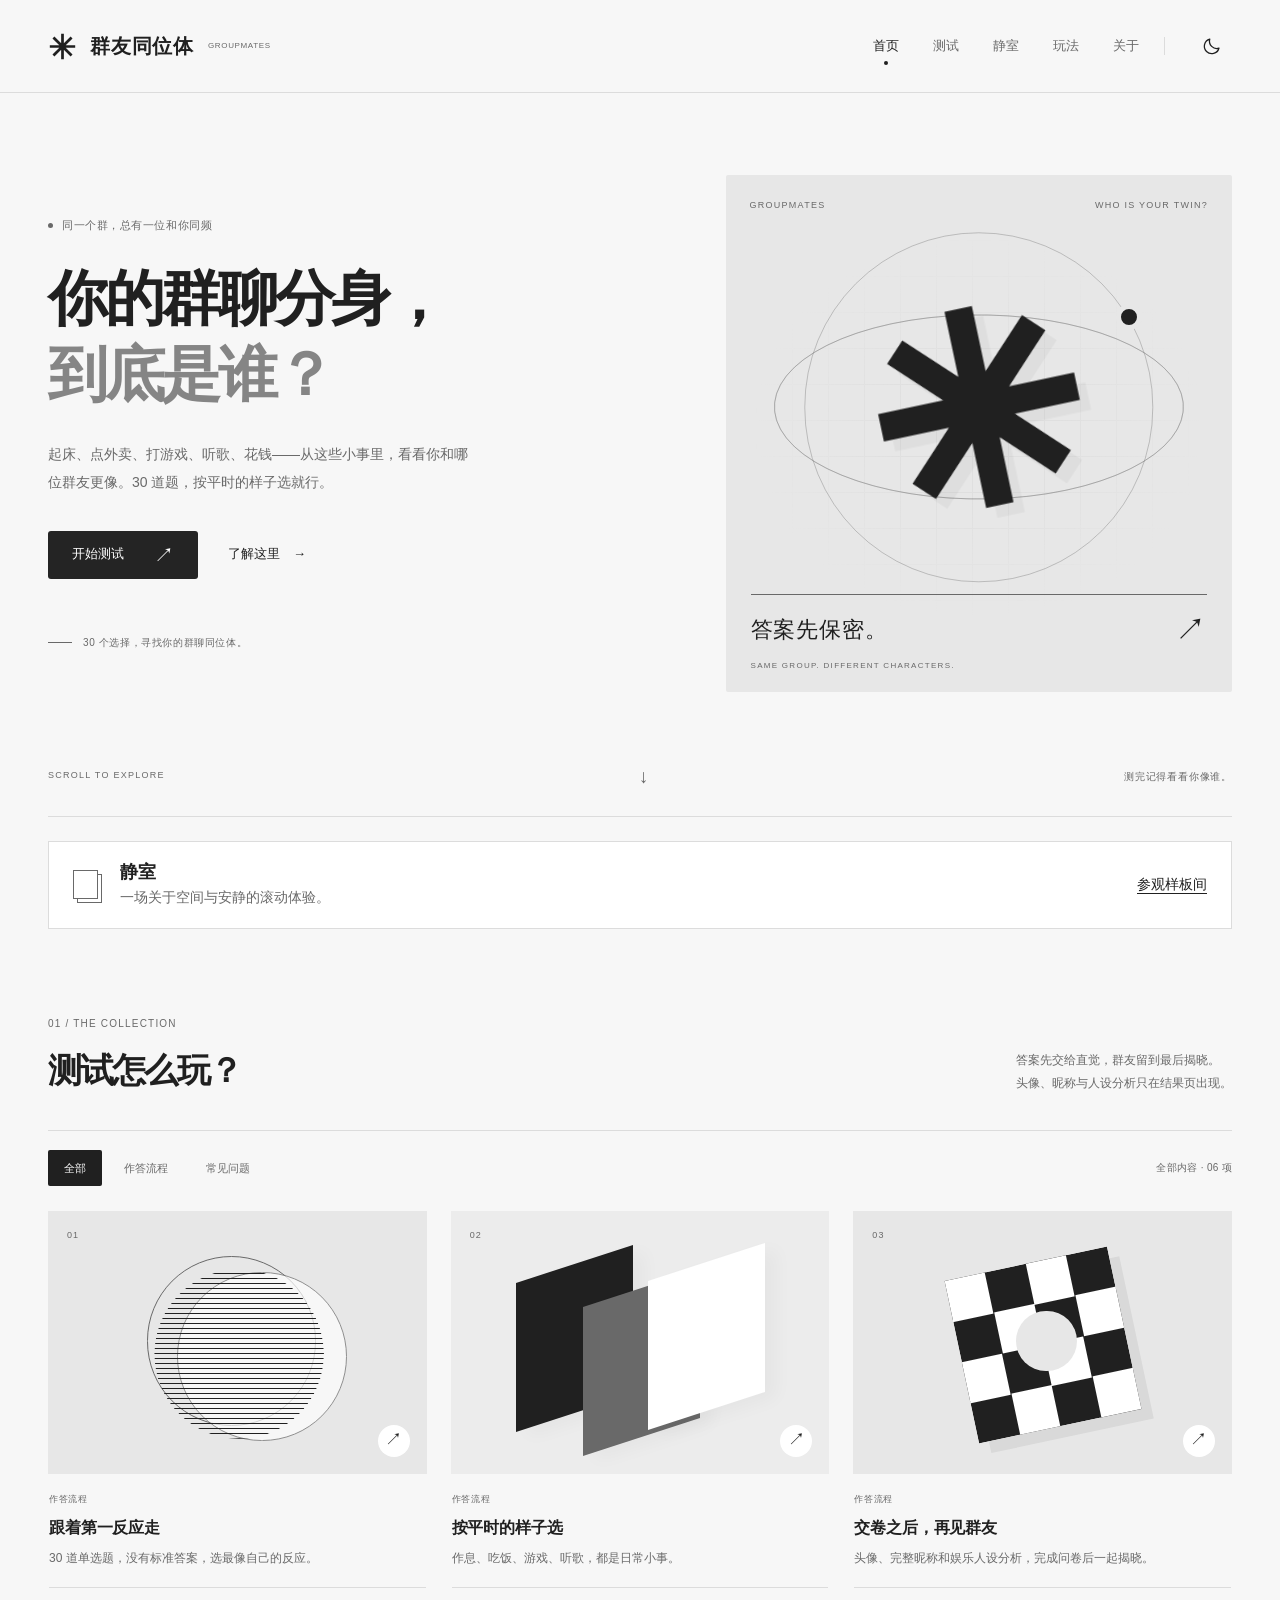
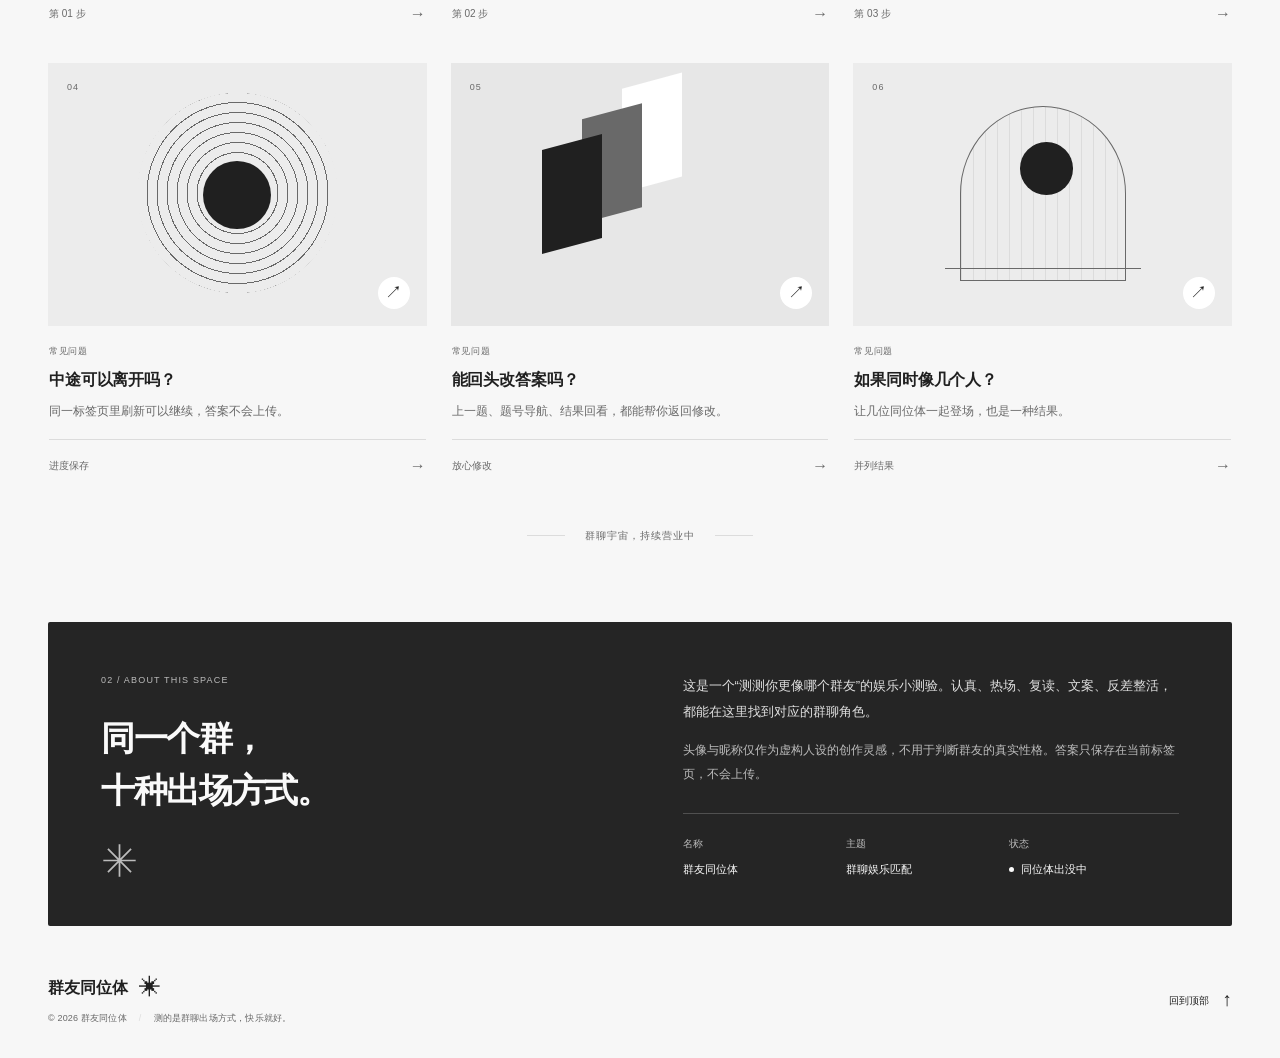
==== commit d50c2c73: "Add Still Room scroll horror experience" ====
--- a/index.html
+++ b/index.html
@@ -21,7 +21,7 @@
         <span data-text="name">未名</span><span class="brand-en" data-text="wordmark">UNTITLED</span>
       </a>
       <div class="header-right">
-        <nav id="primary-nav" class="primary-nav" aria-label="主导航" data-open="false"><a class="nav-link is-active" href="#home" aria-current="location">首页</a><a class="nav-link" href="./quiz.html">测试</a><a class="nav-link" href="#collection">玩法</a><a class="nav-link" href="#about">关于</a></nav>
+        <nav id="primary-nav" class="primary-nav" aria-label="主导航" data-open="false"><a class="nav-link is-active" href="#home" aria-current="location">首页</a><a class="nav-link" href="./quiz.html">测试</a><a class="nav-link" href="./stillroom/">静室</a><a class="nav-link" href="#collection">玩法</a><a class="nav-link" href="#about">关于</a></nav>
         <span class="header-divider" aria-hidden="true"></span>
         <button class="icon-button theme-toggle" type="button" aria-label="切换为深色模式" title="切换为深色模式" hidden>
           <svg class="moon-icon" viewBox="0 0 24 24" fill="none" aria-hidden="true"><path d="M20.5 14A8.5 8.5 0 0 1 10 3.5 8.5 8.5 0 1 0 20.5 14Z" stroke="currentColor" stroke-width="1.5" stroke-linecap="round" stroke-linejoin="round"/></svg>
@@ -48,6 +48,13 @@
       </div>
       <div class="hero-bottom"><span>SCROLL TO EXPLORE</span><span aria-hidden="true">↓</span><span>测完记得看看你像谁。</span></div>
     </section>
+    <aside class="studio-feature container" aria-labelledby="studio-feature-title">
+      <a href="./stillroom/">
+        <span class="studio-feature-mark" aria-hidden="true"></span>
+        <span class="studio-feature-copy"><strong id="studio-feature-title">静室</strong><span>一场关于空间与安静的滚动体验。</span></span>
+        <span class="studio-feature-action">参观样板间</span>
+      </a>
+    </aside>
     <section id="collection" class="collection section-pad" aria-labelledby="collection-title">
       <div class="container">
         <div class="section-heading"><div><p class="eyebrow section-index">01 / THE COLLECTION</p><h2 id="collection-title" data-text="collectionTitle">留给你的内容。</h2></div><p class="section-description" data-text="collectionIntro">一些想法、一些记录，或任何值得分享的事。<br>这里的内容，等你慢慢填满。</p></div>
--- a/group.css
+++ b/group.css
@@ -6,4 +6,37 @@
 @media(max-width:760px){.group-quiz .question-jump{margin-top:13px}.group-quiz .question-jump summary{max-width:120px;font-size:10px}.group-quiz .question-map{max-width:none;width:100%;grid-template-columns:repeat(6,minmax(0,1fr));gap:7px}.group-quiz .save-exit{bottom:auto;top:76px}.group-quiz .question-sidebar{padding-bottom:18px}.group-quiz .result-heading{grid-template-columns:minmax(0,1fr) 125px;gap:20px}.result-portraits>img{width:120px;height:120px}.group-quiz .result-heading h1{font-size:32px}.group-quiz .question-counter strong{font-size:40px}}
 @media(max-width:600px){.group-site .hero{gap:30px}.group-site h1{font-size:clamp(34px,8.6vw,44px);line-height:1.4}.group-site .hero-description{font-size:12px}.group-site .art-caption{font-size:19px}.hero-avatar-grid{top:54px;left:20px;right:20px;gap:7px}.hero-avatar-grid img:nth-child(even){transform:translateY(6px)}.group-site .card-title{font-size:13px;line-height:1.8}.group-site .card-summary{font-size:10px;line-height:1.8}.group-site .card-bottom{font-size:8px;line-height:1.8;gap:5px;align-items:flex-end}.group-site .avatar-cover{aspect-ratio:1}.group-site .card-open{width:24px;height:24px}.group-site .brand{font-size:19px}.group-quiz .quiz-intro h1{font-size:clamp(31px,8vw,40px);line-height:1.5}.group-quiz .quiz-lead{font-size:12px}.group-quiz .quiz-intro-art{aspect-ratio:1.03}.quiz-cast-grid{top:63px;left:20px;right:20px;gap:7px}.quiz-cast-grid img:nth-child(2n){transform:translateY(7px)}.group-quiz .quiz-art-caption{font-size:20px;line-height:1.5;bottom:19px}.group-quiz .question-fieldset legend{font-size:23px;line-height:1.65}.group-quiz .question-hint{font-size:10px;line-height:1.9}.group-quiz .answer-options{gap:10px}.group-quiz .option-content{min-height:73px;padding:14px 12px;gap:11px}.group-quiz .option-text{font-size:12px;line-height:1.9}.group-quiz .option-letter{width:25px;height:25px;flex-shrink:0}.group-quiz .option-check{width:15px;height:15px;flex-shrink:0}.group-quiz .result-heading{grid-template-columns:minmax(0,1fr) 88px;gap:17px;align-items:start}.result-portraits{padding-top:29px}.result-portraits>img{width:88px;height:88px}.result-portraits.is-mixed{gap:5px}.result-portraits.is-mixed>img{width:100%;height:auto}.more-portraits{font-size:15px}.group-quiz .result-heading h1{font-size:clamp(24px,6.5vw,31px);line-height:1.6}.group-quiz .result-kicker{font-size:10px;line-height:1.9;margin-top:18px}.group-quiz .result-tags{margin-top:10px;gap:5px}.group-quiz .result-tag{padding:3px 8px;font-size:9px}.result-intro{font-size:12px;line-height:2.1;margin-top:19px;margin-bottom:22px}.friend-result-card{padding:21px}.friend-card-header,.friend-profiles.is-mixed .friend-card-header{gap:14px;align-items:flex-start}.friend-profile-avatar,.friend-profiles.is-mixed .friend-profile-avatar{width:68px;height:68px}.friend-profile-name,.friend-profiles.is-mixed .friend-profile-name{font-size:16px;line-height:1.75}.friend-persona,.friend-profiles.is-mixed .friend-persona{font-size:10px}.friend-profile-kicker{font-size:8px}.friend-traits{margin-top:16px;gap:6px}.friend-traits>span{font-size:9px;padding:3px 8px}.friend-analysis{font-size:12px;line-height:2.1;margin-top:16px}.friend-signature{margin-top:17px;padding-top:14px}.friend-signature>span{font-size:8px}.friend-signature>p{font-size:12px;line-height:1.9}.group-quiz .distribution-label{font-size:10px;line-height:1.8;gap:12px}.group-quiz .distribution-label>span:last-child{font-size:9px}.group-quiz .result-distribution{gap:17px}.group-quiz .distribution-note{font-size:9px;line-height:2}.group-quiz .panel-heading>span{font-size:8px}.group-quiz .quiz-footer>span:last-child{font-size:8px}.group-quiz .question-bottom>.button{font-size:10px;padding-inline:12px}}
 @media(max-width:370px){.group-site h1{font-size:33px}.hero-avatar-grid{top:51px;gap:5px}.group-quiz .quiz-meta{gap:8px;font-size:9px}.group-quiz .quiz-meta>span+span{padding-left:8px}.group-quiz .result-heading{grid-template-columns:minmax(0,1fr) 74px;gap:13px}.result-portraits>img{width:74px;height:74px}.friend-profile-avatar,.friend-profiles.is-mixed .friend-profile-avatar{width:58px;height:58px}.friend-card-header,.friend-profiles.is-mixed .friend-card-header{gap:12px}.friend-result-card{padding:18px}.group-quiz .question-map{grid-template-columns:repeat(5,minmax(0,1fr))}}
-@media(prefers-reduced-motion:reduce){.hero-avatar-grid img,.card-avatar{transition:none}}+@media(prefers-reduced-motion:reduce){.hero-avatar-grid img,.card-avatar{transition:none}}
+
+/* 静室入口 */
+.studio-feature { margin-top: 24px; }
+.studio-feature > a {
+  display: flex;
+  align-items: center;
+  gap: clamp(12px, 2vw, 22px);
+  padding: 18px clamp(14px, 2vw, 24px);
+  border: 1px solid var(--line);
+  background: var(--surface);
+  transition: background .18s, border-color .18s;
+}
+.studio-feature > a:hover { background: var(--soft); border-color: var(--muted); }
+.studio-feature-mark {
+  flex: 0 0 25px;
+  height: 29px;
+  border: 1px solid var(--muted);
+  box-shadow: 4px 4px 0 -1px var(--surface), 4px 4px 0 var(--muted);
+}
+.studio-feature-copy { display: grid; gap: 2px; }
+.studio-feature-copy strong { font-size: 1.125rem; line-height: 1.35; }
+.studio-feature-copy > span { color: var(--muted); font-size: .875rem; }
+.studio-feature-action {
+  margin-left: auto;
+  color: var(--ink);
+  font-size: .875rem;
+  white-space: nowrap;
+  text-decoration: underline;
+  text-underline-offset: .28em;
+}
+@media (max-width: 380px) {
+  .studio-feature-copy > span, .studio-feature-action { font-size: .8125rem; }
+}
